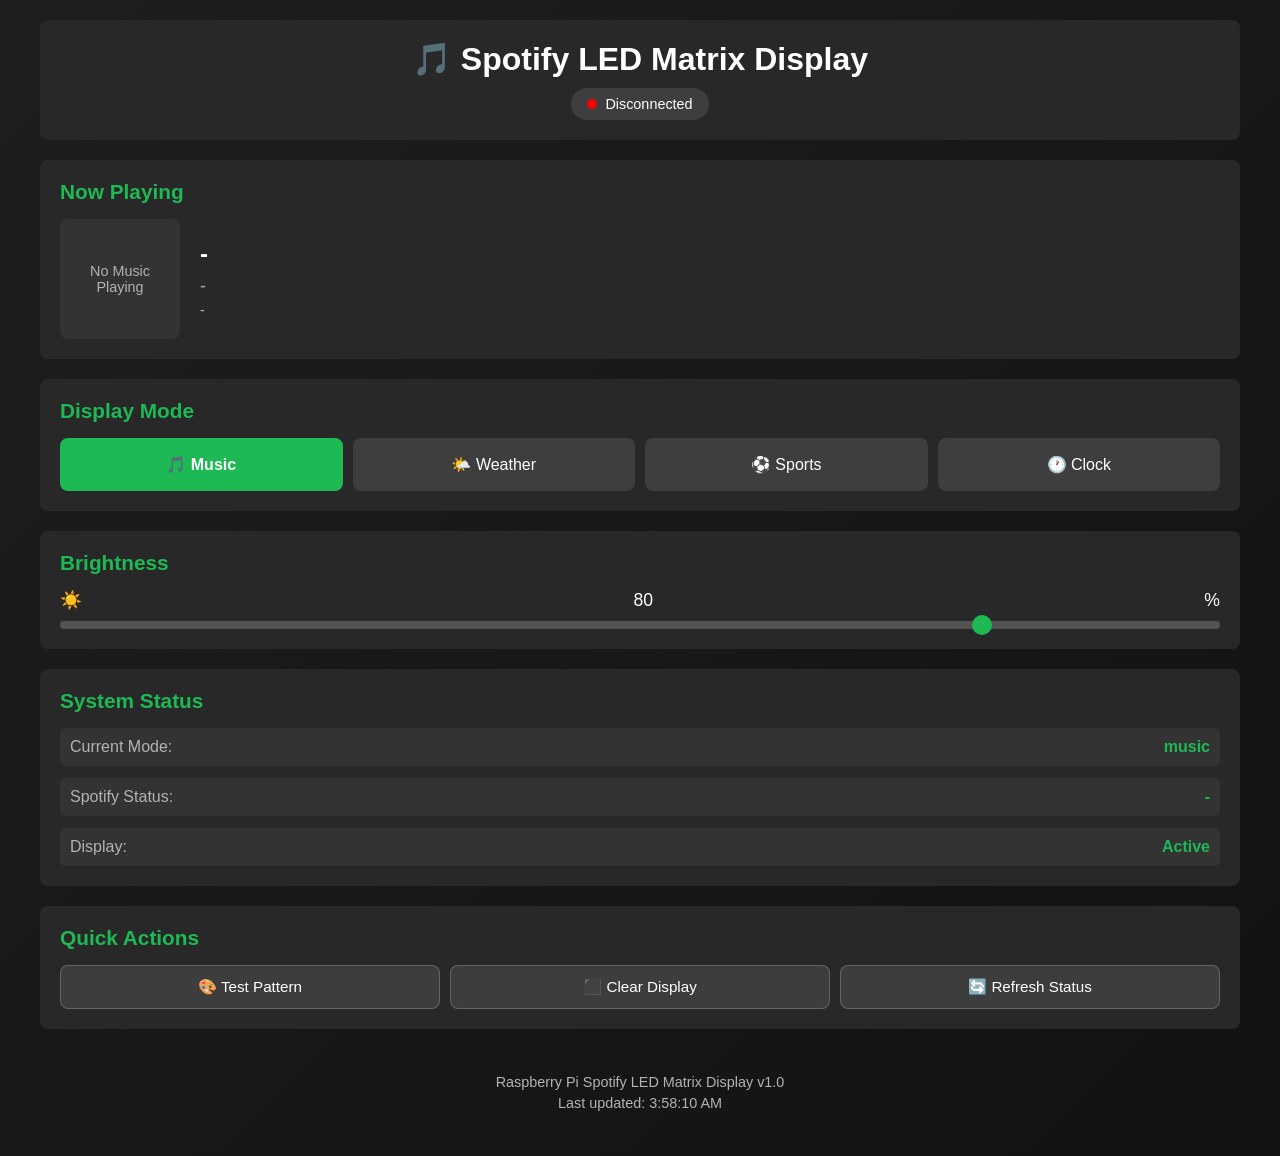
==== web/index.html @ 1afc14ca "Add complete Raspberry Pi Spotify LED Matrix Display project This commit implements a standalone Ras" ====
<!DOCTYPE html>
<html lang="en">
<head>
    <meta charset="UTF-8">
    <meta name="viewport" content="width=device-width, initial-scale=1.0">
    <title>Spotify LED Matrix Display</title>
    <link rel="stylesheet" href="style.css">
</head>
<body>
    <div class="container">
        <header>
            <h1>🎵 Spotify LED Matrix Display</h1>
            <div class="status-indicator" id="connectionStatus">
                <span class="dot"></span>
                <span id="statusText">Connecting...</span>
            </div>
        </header>

        <main>
            <!-- Current Playing Track -->
            <section class="card">
                <h2>Now Playing</h2>
                <div id="currentTrack" class="track-info">
                    <div class="album-art" id="albumArt">
                        <div class="placeholder">No Music Playing</div>
                    </div>
                    <div class="track-details">
                        <div class="track-name" id="trackName">-</div>
                        <div class="artist-name" id="artistName">-</div>
                        <div class="album-name" id="albumName">-</div>
                    </div>
                </div>
            </section>

            <!-- Display Mode Control -->
            <section class="card">
                <h2>Display Mode</h2>
                <div class="mode-selector">
                    <button class="mode-btn active" data-mode="music" onclick="switchMode('music')">
                        🎵 Music
                    </button>
                    <button class="mode-btn" data-mode="weather" onclick="switchMode('weather')">
                        🌤️ Weather
                    </button>
                    <button class="mode-btn" data-mode="sports" onclick="switchMode('sports')">
                        ⚽ Sports
                    </button>
                    <button class="mode-btn" data-mode="clock" onclick="switchMode('clock')">
                        🕐 Clock
                    </button>
                </div>
            </section>

            <!-- Brightness Control -->
            <section class="card">
                <h2>Brightness</h2>
                <div class="brightness-control">
                    <label for="brightnessSlider">
                        <span>☀️</span>
                        <span id="brightnessValue">80</span>%
                    </label>
                    <input
                        type="range"
                        id="brightnessSlider"
                        min="0"
                        max="100"
                        value="80"
                        oninput="updateBrightness(this.value)"
                    >
                </div>
            </section>

            <!-- System Info -->
            <section class="card">
                <h2>System Status</h2>
                <div class="system-info">
                    <div class="info-row">
                        <span class="label">Current Mode:</span>
                        <span class="value" id="currentMode">music</span>
                    </div>
                    <div class="info-row">
                        <span class="label">Spotify Status:</span>
                        <span class="value" id="spotifyStatus">-</span>
                    </div>
                    <div class="info-row">
                        <span class="label">Display:</span>
                        <span class="value" id="displayStatus">Active</span>
                    </div>
                </div>
            </section>

            <!-- Quick Actions -->
            <section class="card">
                <h2>Quick Actions</h2>
                <div class="action-buttons">
                    <button class="action-btn" onclick="testDisplay()">
                        🎨 Test Pattern
                    </button>
                    <button class="action-btn" onclick="clearDisplay()">
                        ⬛ Clear Display
                    </button>
                    <button class="action-btn" onclick="refreshStatus()">
                        🔄 Refresh Status
                    </button>
                </div>
            </section>
        </main>

        <footer>
            <p>Raspberry Pi Spotify LED Matrix Display v1.0</p>
            <p>Last updated: <span id="lastUpdate">-</span></p>
        </footer>
    </div>

    <script src="script.js"></script>
</body>
</html>
---- web/style.css ----
/* Spotify LED Matrix Display - Web Interface Styles */

:root {
    --primary-color: #1DB954;
    --secondary-color: #191414;
    --text-color: #FFFFFF;
    --text-muted: #B3B3B3;
    --card-bg: #282828;
    --hover-bg: #3E3E3E;
    --border-radius: 8px;
    --spacing: 20px;
}

* {
    margin: 0;
    padding: 0;
    box-sizing: border-box;
}

body {
    font-family: -apple-system, BlinkMacSystemFont, 'Segoe UI', Roboto, Oxygen, Ubuntu, Cantarell, sans-serif;
    background: linear-gradient(135deg, #1e1e1e 0%, #121212 100%);
    color: var(--text-color);
    min-height: 100vh;
    padding: 20px;
}

.container {
    max-width: 1200px;
    margin: 0 auto;
}

/* Header */
header {
    text-align: center;
    margin-bottom: var(--spacing);
    padding: var(--spacing);
    background: var(--card-bg);
    border-radius: var(--border-radius);
}

header h1 {
    font-size: 2rem;
    margin-bottom: 10px;
}

.status-indicator {
    display: inline-flex;
    align-items: center;
    gap: 8px;
    padding: 8px 16px;
    background: rgba(255, 255, 255, 0.1);
    border-radius: 20px;
    font-size: 0.9rem;
}

.status-indicator .dot {
    width: 10px;
    height: 10px;
    border-radius: 50%;
    background: var(--primary-color);
    animation: pulse 2s infinite;
}

@keyframes pulse {
    0%, 100% { opacity: 1; }
    50% { opacity: 0.5; }
}

/* Cards */
.card {
    background: var(--card-bg);
    border-radius: var(--border-radius);
    padding: var(--spacing);
    margin-bottom: var(--spacing);
}

.card h2 {
    font-size: 1.3rem;
    margin-bottom: 15px;
    color: var(--primary-color);
}

/* Track Info */
.track-info {
    display: flex;
    gap: 20px;
    align-items: center;
}

.album-art {
    width: 120px;
    height: 120px;
    border-radius: var(--border-radius);
    overflow: hidden;
    background: rgba(255, 255, 255, 0.05);
    flex-shrink: 0;
    display: flex;
    align-items: center;
    justify-content: center;
}

.album-art img {
    width: 100%;
    height: 100%;
    object-fit: cover;
}

.album-art .placeholder {
    color: var(--text-muted);
    font-size: 0.9rem;
    text-align: center;
    padding: 10px;
}

.track-details {
    flex: 1;
}

.track-name {
    font-size: 1.5rem;
    font-weight: bold;
    margin-bottom: 8px;
}

.artist-name {
    font-size: 1.1rem;
    color: var(--text-muted);
    margin-bottom: 5px;
}

.album-name {
    font-size: 0.9rem;
    color: var(--text-muted);
}

/* Mode Selector */
.mode-selector {
    display: grid;
    grid-template-columns: repeat(auto-fit, minmax(120px, 1fr));
    gap: 10px;
}

.mode-btn {
    padding: 15px;
    background: rgba(255, 255, 255, 0.1);
    border: 2px solid transparent;
    border-radius: var(--border-radius);
    color: var(--text-color);
    font-size: 1rem;
    cursor: pointer;
    transition: all 0.3s ease;
}

.mode-btn:hover {
    background: var(--hover-bg);
    transform: translateY(-2px);
}

.mode-btn.active {
    background: var(--primary-color);
    border-color: var(--primary-color);
    font-weight: bold;
}

/* Brightness Control */
.brightness-control {
    display: flex;
    flex-direction: column;
    gap: 10px;
}

.brightness-control label {
    display: flex;
    justify-content: space-between;
    align-items: center;
    font-size: 1.1rem;
}

#brightnessSlider {
    width: 100%;
    height: 8px;
    border-radius: 5px;
    background: rgba(255, 255, 255, 0.2);
    outline: none;
    -webkit-appearance: none;
}

#brightnessSlider::-webkit-slider-thumb {
    -webkit-appearance: none;
    appearance: none;
    width: 20px;
    height: 20px;
    border-radius: 50%;
    background: var(--primary-color);
    cursor: pointer;
}

#brightnessSlider::-moz-range-thumb {
    width: 20px;
    height: 20px;
    border-radius: 50%;
    background: var(--primary-color);
    cursor: pointer;
    border: none;
}

/* System Info */
.system-info {
    display: flex;
    flex-direction: column;
    gap: 12px;
}

.info-row {
    display: flex;
    justify-content: space-between;
    padding: 10px;
    background: rgba(255, 255, 255, 0.05);
    border-radius: 5px;
}

.info-row .label {
    color: var(--text-muted);
}

.info-row .value {
    font-weight: bold;
    color: var(--primary-color);
}

/* Action Buttons */
.action-buttons {
    display: grid;
    grid-template-columns: repeat(auto-fit, minmax(150px, 1fr));
    gap: 10px;
}

.action-btn {
    padding: 12px;
    background: rgba(255, 255, 255, 0.1);
    border: 1px solid rgba(255, 255, 255, 0.2);
    border-radius: var(--border-radius);
    color: var(--text-color);
    font-size: 0.95rem;
    cursor: pointer;
    transition: all 0.3s ease;
}

.action-btn:hover {
    background: var(--hover-bg);
    border-color: var(--primary-color);
}

.action-btn:active {
    transform: scale(0.98);
}

/* Footer */
footer {
    text-align: center;
    padding: var(--spacing);
    color: var(--text-muted);
    font-size: 0.9rem;
}

footer p {
    margin: 5px 0;
}

/* Responsive */
@media (max-width: 768px) {
    .track-info {
        flex-direction: column;
        text-align: center;
    }

    .mode-selector {
        grid-template-columns: repeat(2, 1fr);
    }

    .action-buttons {
        grid-template-columns: 1fr;
    }
}
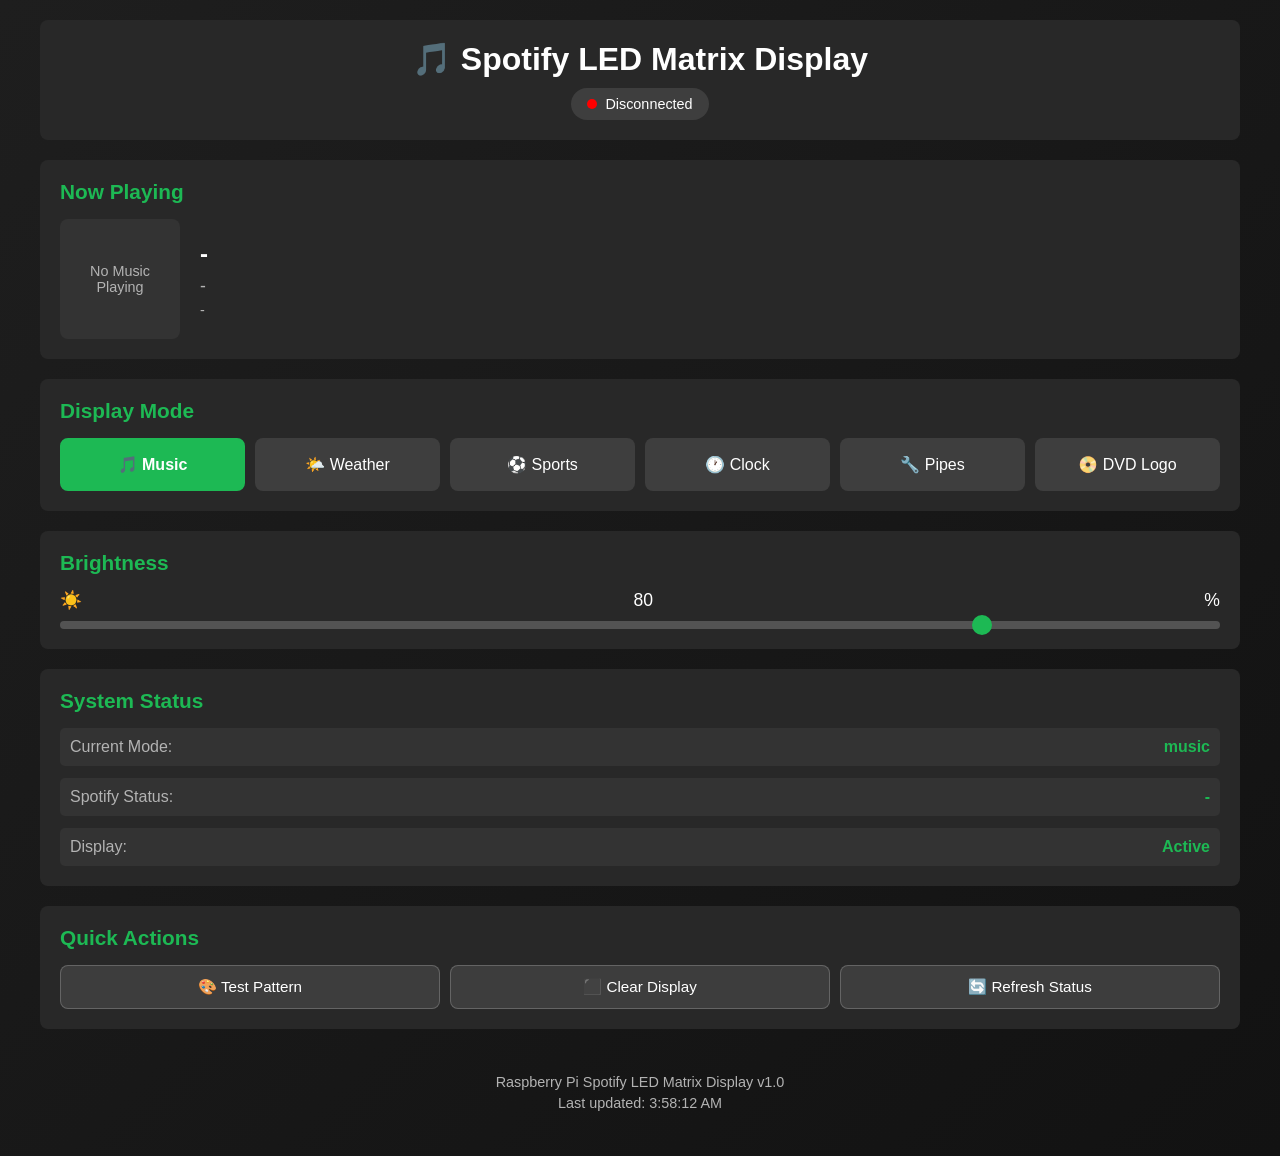
==== commit 243f3f7b: "Fix test pattern bug and add screensaver mode buttons Fixes: - Added missing ImageDraw import to led" ====
--- a/web/index.html
+++ b/web/index.html
@@ -47,6 +47,12 @@
                     </button>
                     <button class="mode-btn" data-mode="clock" onclick="switchMode('clock')">
                         🕐 Clock
+                    </button>
+                    <button class="mode-btn" data-mode="pipes" onclick="switchMode('pipes')">
+                        🔧 Pipes
+                    </button>
+                    <button class="mode-btn" data-mode="dvd_logo" onclick="switchMode('dvd_logo')">
+                        📀 DVD Logo
                     </button>
                 </div>
             </section>
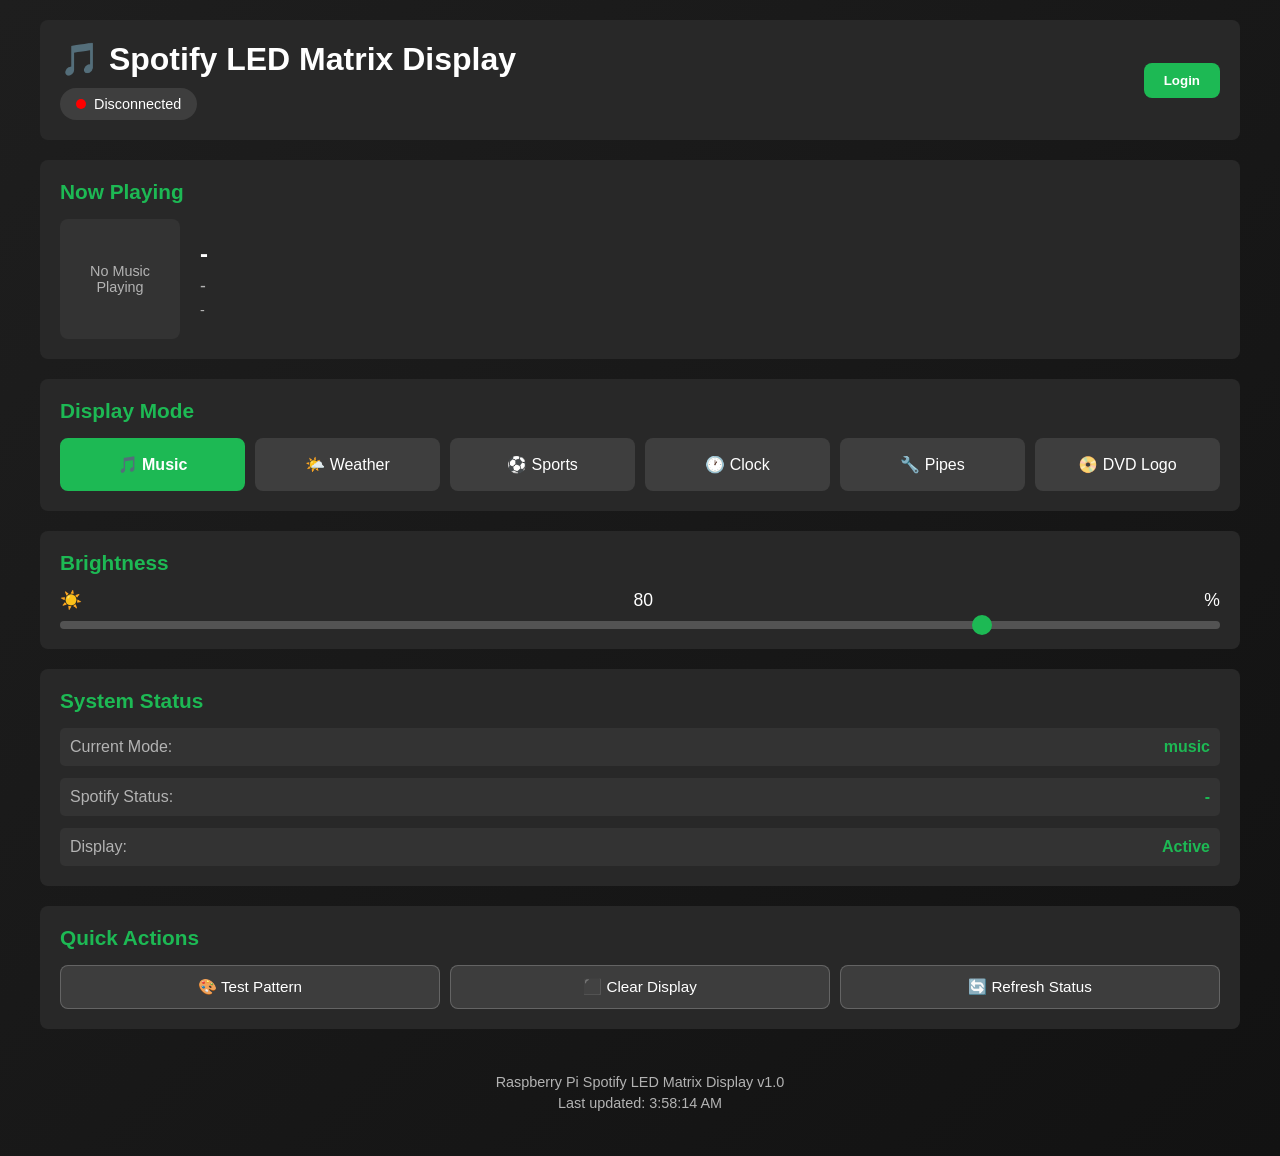
==== commit 11fd44ae: "Add user-friendly settings panel to main interface Instead of requiring JSON editing in the admin pa" ====
--- a/web/index.html
+++ b/web/index.html
@@ -9,10 +9,15 @@
 <body>
     <div class="container">
         <header>
-            <h1>🎵 Spotify LED Matrix Display</h1>
-            <div class="status-indicator" id="connectionStatus">
-                <span class="dot"></span>
-                <span id="statusText">Connecting...</span>
+            <div class="header-left">
+                <h1>🎵 Spotify LED Matrix Display</h1>
+                <div class="status-indicator" id="connectionStatus">
+                    <span class="dot"></span>
+                    <span id="statusText">Connecting...</span>
+                </div>
+            </div>
+            <div class="header-right">
+                <button class="auth-btn" id="authBtn" onclick="handleAuth()">Login</button>
             </div>
         </header>
 
@@ -110,6 +115,88 @@
                     </button>
                 </div>
             </section>
+
+            <!-- Settings (only visible when authenticated) -->
+            <section class="card" id="settingsSection" style="display: none;">
+                <h2>⚙️ Settings</h2>
+
+                <div class="settings-group">
+                    <h3>Display Configuration</h3>
+                    <div class="setting-row">
+                        <label for="defaultMode">Default Mode:</label>
+                        <select id="defaultMode" class="setting-input">
+                            <option value="music">Music</option>
+                            <option value="weather">Weather</option>
+                            <option value="sports">Sports</option>
+                            <option value="clock">Clock</option>
+                            <option value="pipes">Pipes</option>
+                            <option value="dvd_logo">DVD Logo</option>
+                        </select>
+                    </div>
+                    <div class="setting-row">
+                        <label for="autoSwitch">Auto Mode Switching:</label>
+                        <input type="checkbox" id="autoSwitch" class="setting-checkbox">
+                    </div>
+                </div>
+
+                <div class="settings-group">
+                    <h3>Weather Settings</h3>
+                    <div class="setting-row">
+                        <label for="weatherEnabled">Enable Weather:</label>
+                        <input type="checkbox" id="weatherEnabled" class="setting-checkbox">
+                    </div>
+                    <div class="setting-row">
+                        <label for="weatherApiKey">API Key:</label>
+                        <input type="password" id="weatherApiKey" class="setting-input" placeholder="OpenWeatherMap API Key">
+                    </div>
+                    <div class="setting-row">
+                        <label for="weatherLocation">Location:</label>
+                        <input type="text" id="weatherLocation" class="setting-input" placeholder="New York,US">
+                    </div>
+                </div>
+
+                <div class="settings-group">
+                    <h3>Sports Settings</h3>
+                    <div class="setting-row">
+                        <label for="sportsEnabled">Enable Sports:</label>
+                        <input type="checkbox" id="sportsEnabled" class="setting-checkbox">
+                    </div>
+                    <div class="setting-row">
+                        <label for="sportsLeague">League:</label>
+                        <select id="sportsLeague" class="setting-input">
+                            <option value="NFL">NFL</option>
+                            <option value="NBA">NBA</option>
+                            <option value="MLB">MLB</option>
+                            <option value="NHL">NHL</option>
+                        </select>
+                    </div>
+                    <div class="setting-row">
+                        <label for="sportsTeam">Team Code:</label>
+                        <input type="text" id="sportsTeam" class="setting-input" placeholder="NO">
+                    </div>
+                </div>
+
+                <div class="settings-group">
+                    <h3>Screensaver Settings</h3>
+                    <div class="setting-row">
+                        <label for="pipesEnabled">Enable Pipes:</label>
+                        <input type="checkbox" id="pipesEnabled" class="setting-checkbox">
+                    </div>
+                    <div class="setting-row">
+                        <label for="dvdLogoEnabled">Enable DVD Logo:</label>
+                        <input type="checkbox" id="dvdLogoEnabled" class="setting-checkbox">
+                    </div>
+                </div>
+
+                <div class="action-buttons">
+                    <button class="action-btn" style="background: var(--primary-color); font-weight: bold;" onclick="saveSettings()">
+                        💾 Save Settings
+                    </button>
+                    <button class="action-btn" onclick="loadSettings()">
+                        🔄 Reload Settings
+                    </button>
+                </div>
+            </section>
         </main>
 
         <footer>
--- a/web/style.css
+++ b/web/style.css
@@ -32,16 +32,48 @@
 
 /* Header */
 header {
-    text-align: center;
+    display: flex;
+    justify-content: space-between;
+    align-items: center;
     margin-bottom: var(--spacing);
     padding: var(--spacing);
     background: var(--card-bg);
     border-radius: var(--border-radius);
 }
 
+.header-left {
+    text-align: left;
+}
+
+.header-right {
+    display: flex;
+    gap: 10px;
+    align-items: center;
+}
+
 header h1 {
     font-size: 2rem;
     margin-bottom: 10px;
+}
+
+.auth-btn {
+    padding: 10px 20px;
+    background: var(--primary-color);
+    border: none;
+    border-radius: var(--border-radius);
+    color: white;
+    font-weight: bold;
+    cursor: pointer;
+    transition: all 0.3s ease;
+}
+
+.auth-btn:hover {
+    transform: translateY(-2px);
+    box-shadow: 0 5px 15px rgba(29, 185, 84, 0.3);
+}
+
+.auth-btn.logout {
+    background: rgba(255, 255, 255, 0.2);
 }
 
 .status-indicator {
@@ -268,6 +300,61 @@
     margin: 5px 0;
 }
 
+/* Settings Section */
+.settings-group {
+    margin-bottom: 20px;
+    padding: 15px;
+    background: rgba(255, 255, 255, 0.05);
+    border-radius: 8px;
+}
+
+.settings-group h3 {
+    color: var(--primary-color);
+    font-size: 1.1rem;
+    margin-bottom: 15px;
+}
+
+.setting-row {
+    display: flex;
+    justify-content: space-between;
+    align-items: center;
+    padding: 10px 0;
+    border-bottom: 1px solid rgba(255, 255, 255, 0.1);
+}
+
+.setting-row:last-child {
+    border-bottom: none;
+}
+
+.setting-row label {
+    flex: 1;
+    color: var(--text-color);
+    font-size: 0.95rem;
+}
+
+.setting-input {
+    flex: 2;
+    padding: 8px 12px;
+    background: rgba(255, 255, 255, 0.1);
+    border: 1px solid rgba(255, 255, 255, 0.2);
+    border-radius: 5px;
+    color: var(--text-color);
+    font-size: 0.9rem;
+}
+
+.setting-input:focus {
+    outline: none;
+    border-color: var(--primary-color);
+    background: rgba(255, 255, 255, 0.15);
+}
+
+.setting-checkbox {
+    width: 20px;
+    height: 20px;
+    cursor: pointer;
+    accent-color: var(--primary-color);
+}
+
 /* Responsive */
 @media (max-width: 768px) {
     .track-info {
@@ -282,4 +369,23 @@
     .action-buttons {
         grid-template-columns: 1fr;
     }
-}
+
+    header {
+        flex-direction: column;
+        gap: 15px;
+    }
+
+    .header-left {
+        text-align: center;
+    }
+
+    .setting-row {
+        flex-direction: column;
+        align-items: flex-start;
+        gap: 8px;
+    }
+
+    .setting-input {
+        width: 100%;
+    }
+}
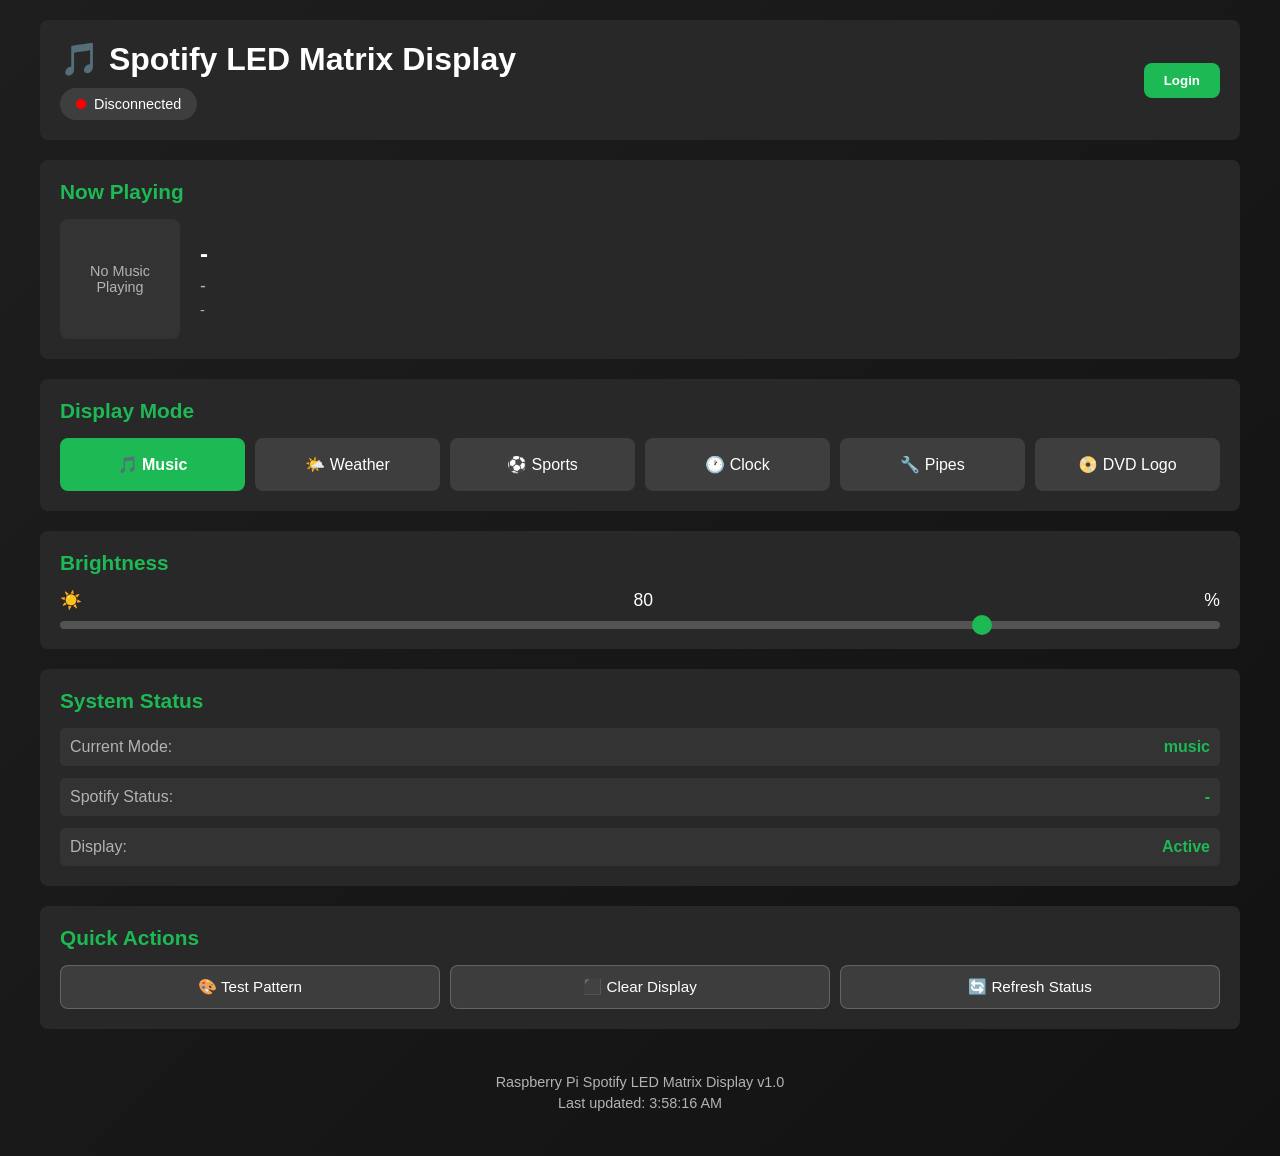
==== commit e9417a0d: "Redesign admin panel and login page Replace the raw-JSON-only admin page with a dark settings app ma" ====
--- a/web/index.html
+++ b/web/index.html
@@ -119,6 +119,7 @@
             <!-- Settings (only visible when authenticated) -->
             <section class="card" id="settingsSection" style="display: none;">
                 <h2>⚙️ Settings</h2>
+                <p style="color: var(--text-muted); margin-bottom: 16px;">Quick settings. For everything else (Spotify, hardware, password) open the <a href="/admin" style="color: var(--primary-color);">admin panel</a>.</p>
 
                 <div class="settings-group">
                     <h3>Display Configuration</h3>
